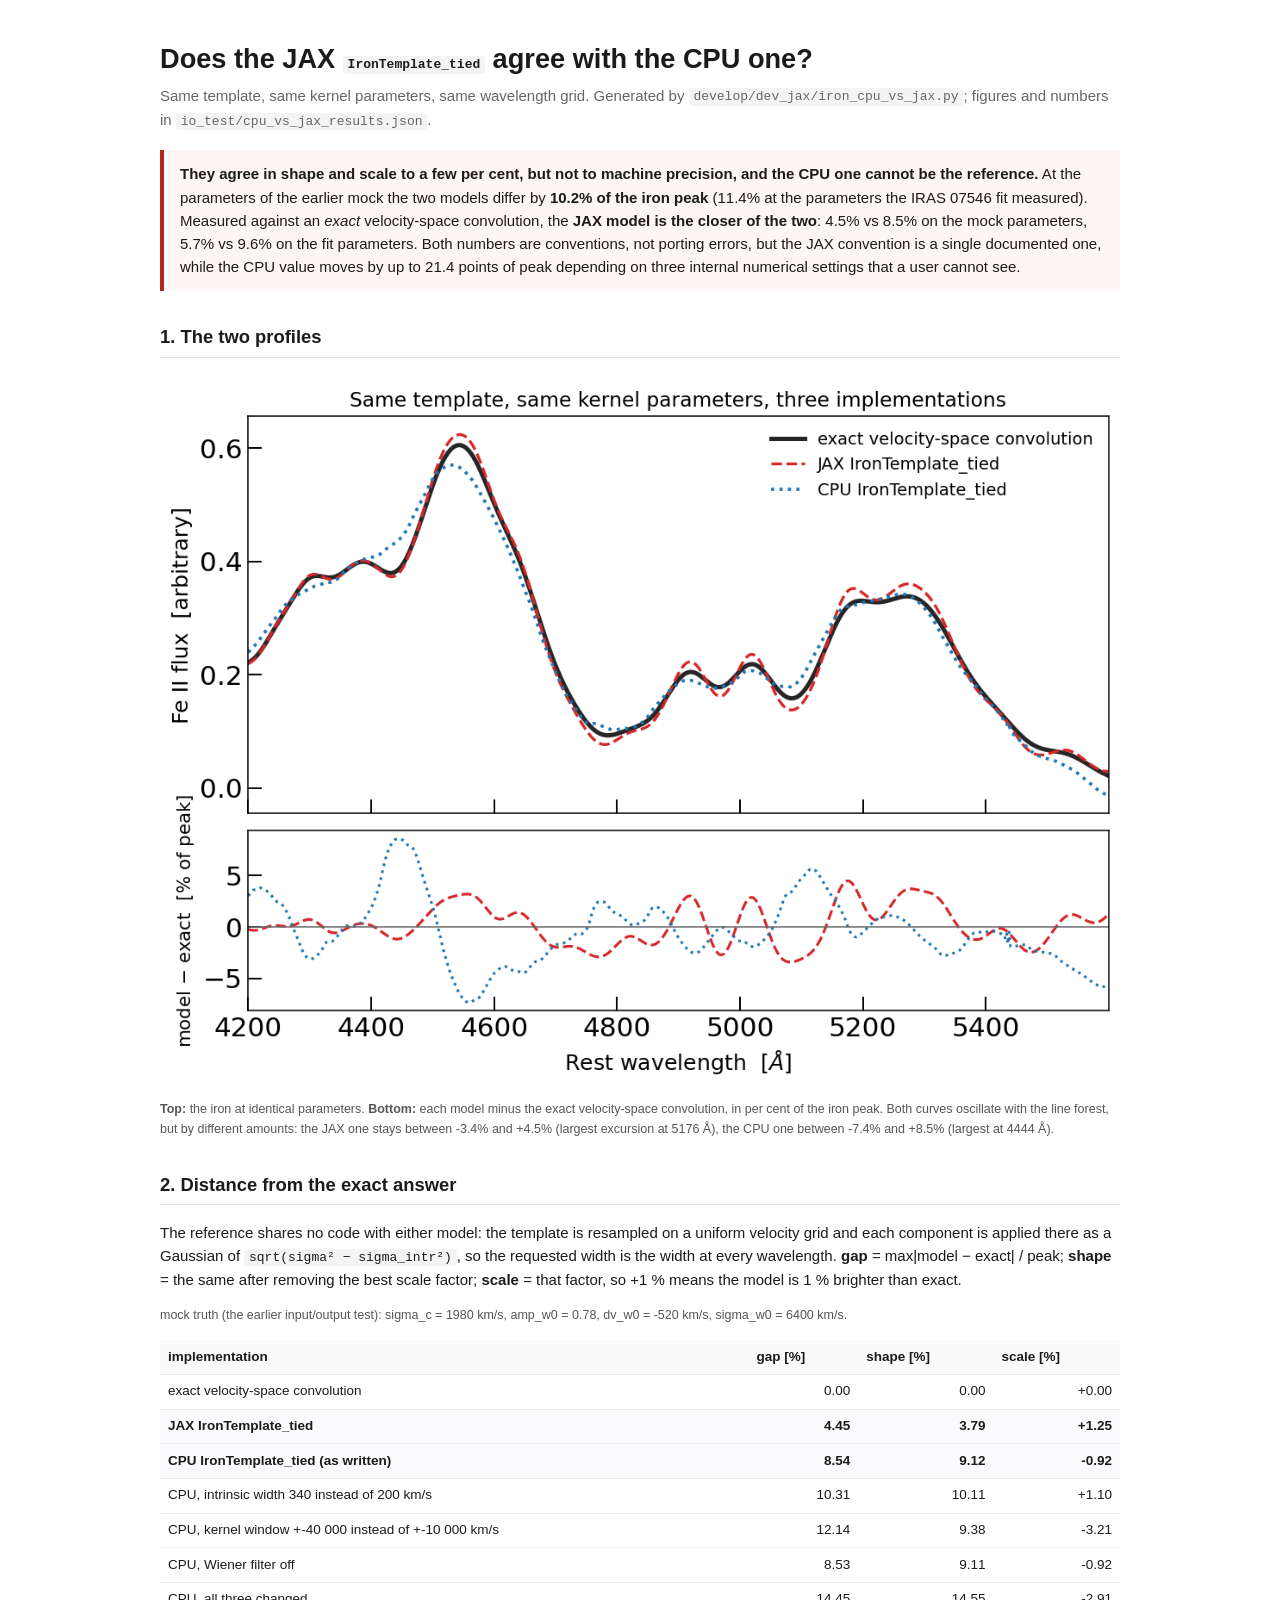
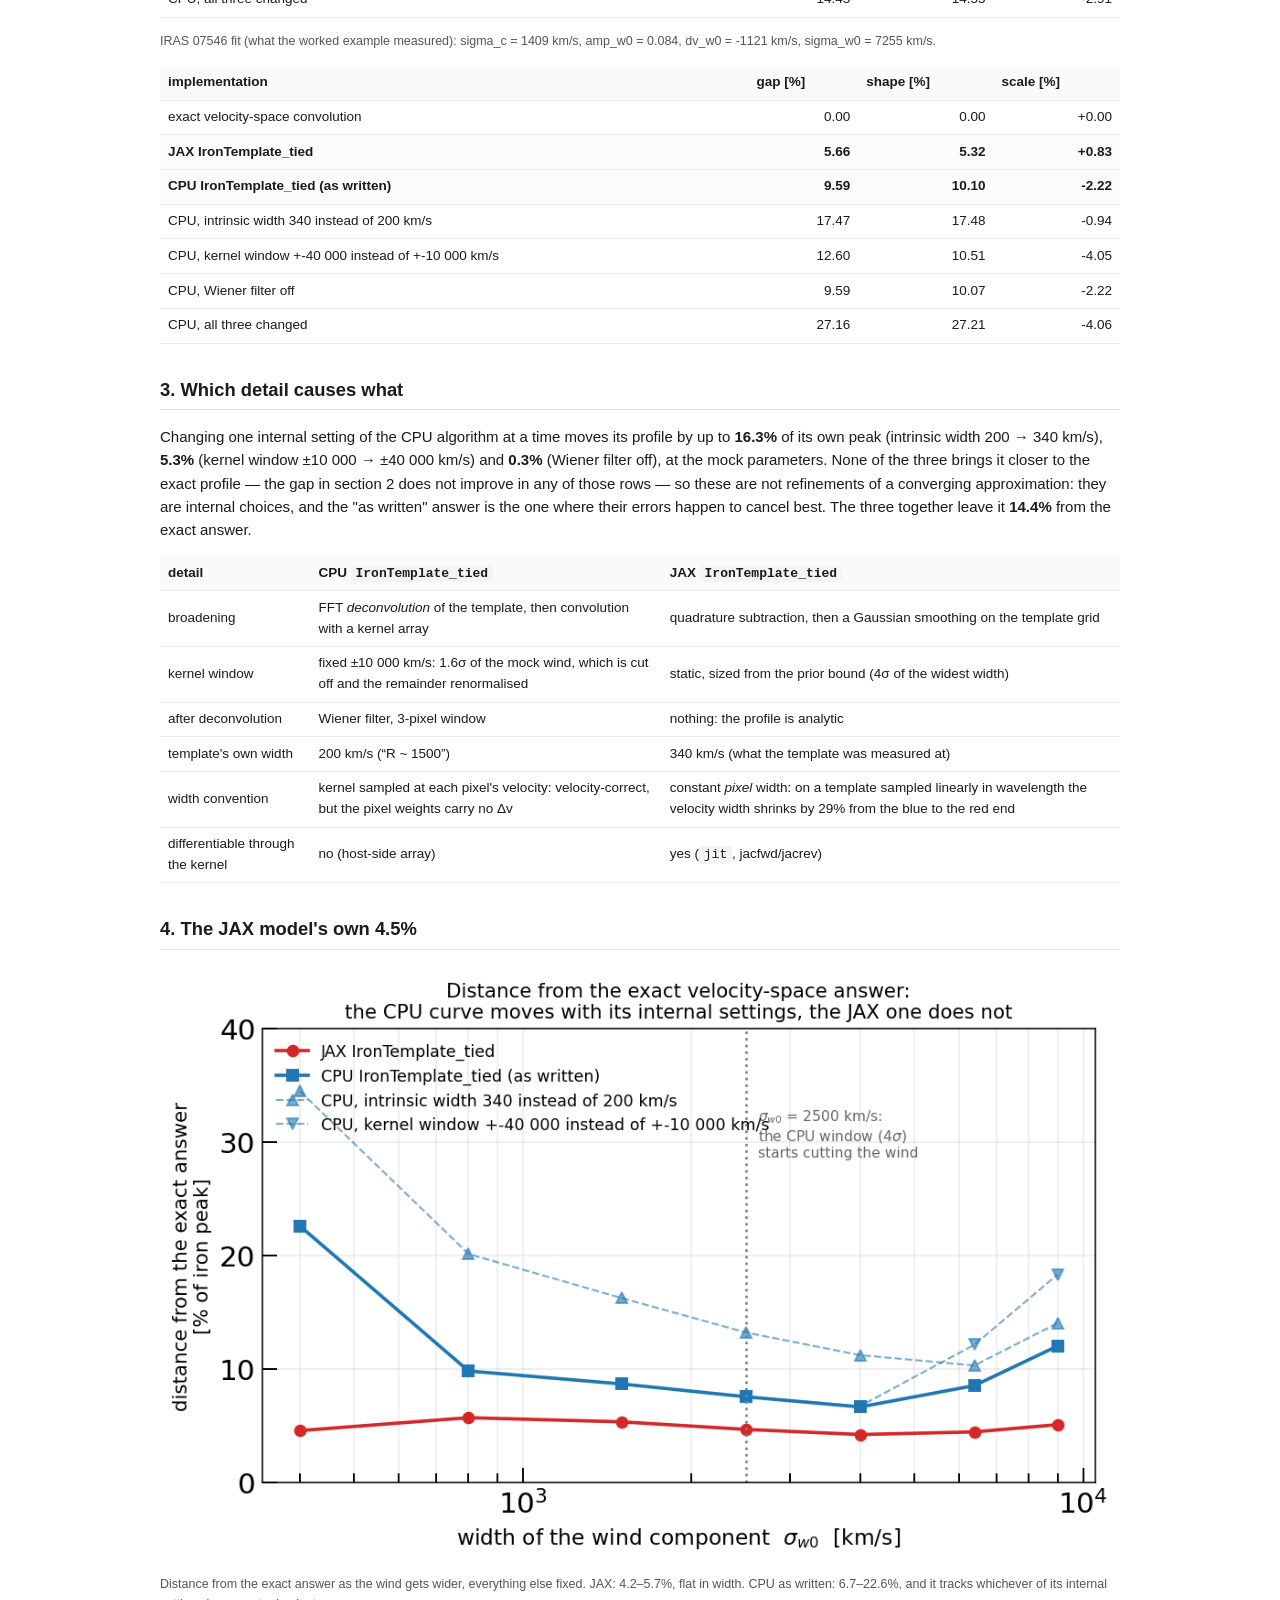
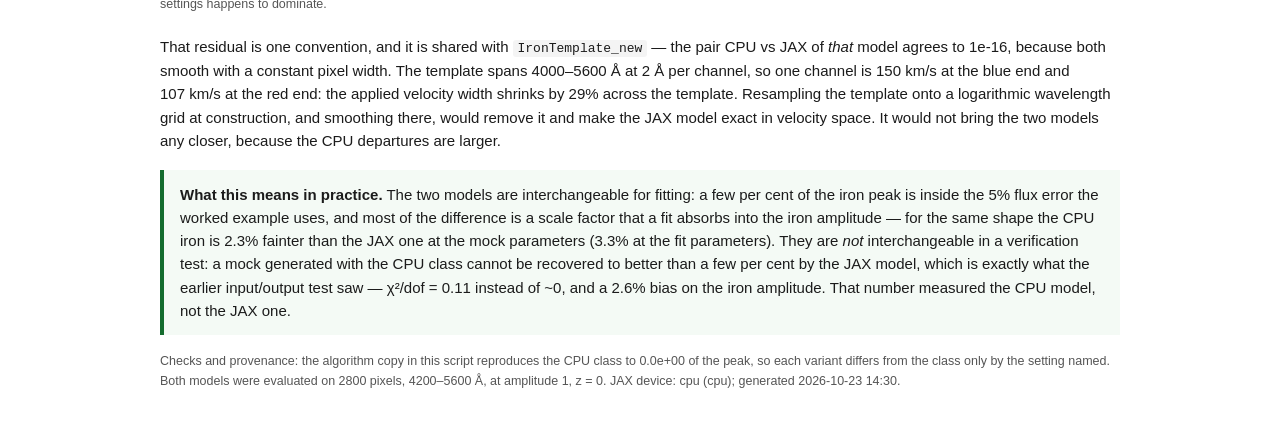
==== develop/dev_jax/io_test/cpu_vs_jax.html @ bbf6aecf "Wind ratio bounded to [0, 1]; concise CPU-vs-JAX report for the tied iron Two changes, one asked for" ====
<!DOCTYPE html>
<html lang="en"><head><meta charset="utf-8">
<title>CPU vs JAX IronTemplate_tied</title>
<style>
 body { font-family: -apple-system, "Segoe UI", Helvetica, Arial, sans-serif;
        max-width: 60rem; margin: 2.4rem auto; padding: 0 1.2rem; color: #1b1b1b;
        line-height: 1.55; font-size: 15px; }
 h1 { font-size: 1.7rem; margin-bottom: .2rem; }
 h2 { font-size: 1.15rem; margin-top: 2rem; border-bottom: 1px solid #e3e3e3;
      padding-bottom: .3rem; }
 .sub { color: #666; margin-top: 0; }
 table { border-collapse: collapse; width: 100%; margin: .9rem 0; font-size: 13.5px; }
 th, td { padding: .4rem .5rem; border-bottom: 1px solid #ececec; text-align: left; }
 th { background: #fafafa; font-weight: 600; }
 td.num { text-align: right; font-variant-numeric: tabular-nums; }
 tr.hi td { font-weight: 600; background: #fbfbfd; }
 figure { margin: 1.3rem 0; }
 img { max-width: 100%; }
 figcaption { font-size: 12.5px; color: #555; margin-top: .4rem; }
 .verdict { border-left: 4px solid #b3261e; background: #fdf6f5; padding: .8rem 1rem;
            margin: 1.1rem 0; }
 .ok { border-left: 4px solid #146c2e; background: #f4faf5; padding: .8rem 1rem;
       margin: 1.1rem 0; }
 code { background: #f4f4f4; padding: .08rem .3rem; border-radius: 3px; font-size: 13px; }
 .kv { font-size: 12.5px; color: #555; }
</style></head><body>

<h1>Does the JAX <code>IronTemplate_tied</code> agree with the CPU one?</h1>
<p class="sub">Same template, same kernel parameters, same wavelength grid.
Generated by <code>develop/dev_jax/iron_cpu_vs_jax.py</code>; figures and numbers in
<code>io_test/cpu_vs_jax_results.json</code>.</p>

<div class="verdict">
<b>They agree in shape and scale to a few per cent, but not to machine precision,
and the CPU one cannot be the reference.</b> At the parameters of the earlier mock
the two models differ by <b>10.2% of the iron peak</b>
(11.4% at the parameters the IRAS&nbsp;07546 fit
measured). Measured against an <i>exact</i> velocity-space convolution, the
<b>JAX model is the closer of the two</b>: 4.5% vs
8.5% on the mock parameters, 5.7% vs
9.6% on the fit parameters. Both numbers are conventions, not
porting errors, but the JAX convention is a single documented one, while the CPU
value moves by up to 21.4 points of peak depending on three
internal numerical settings that a user cannot see.
</div>

<h2>1. The two profiles</h2>
<figure>
 <img src="[data-uri]" alt="profiles">
 <figcaption><b>Top:</b> the iron at identical parameters.
 <b>Bottom:</b> each model minus the exact velocity-space convolution, in per cent of
 the iron peak. Both curves oscillate with the line forest, but by different amounts:
 the JAX one stays between -3.4% and
 +4.5% (largest excursion at
 5176&nbsp;&Aring;), the CPU one between
 -7.4% and +8.5%
 (largest at 4444&nbsp;&Aring;).</figcaption>
</figure>

<h2>2. Distance from the exact answer</h2>
<p>The reference shares no code with either model: the template is resampled on a
uniform velocity grid and each component is applied there as a Gaussian of
<code>sqrt(sigma&sup2; &minus; sigma_intr&sup2;)</code>, so the requested width is the
width at every wavelength. <b>gap</b> = max|model &minus; exact| / peak;
<b>shape</b> = the same after removing the best scale factor; <b>scale</b> = that
factor, so +1&nbsp;% means the model is 1&nbsp;% brighter than exact.</p>

<p class="kv">mock truth (the earlier input/output test):
sigma_c = 1980 km/s, amp_w0 = 0.78,
dv_w0 = -520 km/s, sigma_w0 = 6400 km/s.</p>
<table>
<tr><th>implementation</th><th class="num">gap [%]</th><th class="num">shape [%]</th>
    <th class="num">scale [%]</th></tr>
<tr><td>exact velocity-space convolution</td><td class='num'>0.00</td><td class='num'>0.00</td><td class='num'>+0.00</td></tr>
<tr class='hi'><td>JAX IronTemplate_tied</td><td class='num'>4.45</td><td class='num'>3.79</td><td class='num'>+1.25</td></tr>
<tr class='hi'><td>CPU IronTemplate_tied (as written)</td><td class='num'>8.54</td><td class='num'>9.12</td><td class='num'>-0.92</td></tr>
<tr><td>CPU, intrinsic width 340 instead of 200 km/s</td><td class='num'>10.31</td><td class='num'>10.11</td><td class='num'>+1.10</td></tr>
<tr><td>CPU, kernel window +-40 000 instead of +-10 000 km/s</td><td class='num'>12.14</td><td class='num'>9.38</td><td class='num'>-3.21</td></tr>
<tr><td>CPU, Wiener filter off</td><td class='num'>8.53</td><td class='num'>9.11</td><td class='num'>-0.92</td></tr>
<tr><td>CPU, all three changed</td><td class='num'>14.45</td><td class='num'>14.55</td><td class='num'>-2.91</td></tr>
</table>

<p class="kv">IRAS 07546 fit (what the worked example measured):
sigma_c = 1409 km/s, amp_w0 = 0.084,
dv_w0 = -1121 km/s, sigma_w0 = 7255 km/s.</p>
<table>
<tr><th>implementation</th><th class="num">gap [%]</th><th class="num">shape [%]</th>
    <th class="num">scale [%]</th></tr>
<tr><td>exact velocity-space convolution</td><td class='num'>0.00</td><td class='num'>0.00</td><td class='num'>+0.00</td></tr>
<tr class='hi'><td>JAX IronTemplate_tied</td><td class='num'>5.66</td><td class='num'>5.32</td><td class='num'>+0.83</td></tr>
<tr class='hi'><td>CPU IronTemplate_tied (as written)</td><td class='num'>9.59</td><td class='num'>10.10</td><td class='num'>-2.22</td></tr>
<tr><td>CPU, intrinsic width 340 instead of 200 km/s</td><td class='num'>17.47</td><td class='num'>17.48</td><td class='num'>-0.94</td></tr>
<tr><td>CPU, kernel window +-40 000 instead of +-10 000 km/s</td><td class='num'>12.60</td><td class='num'>10.51</td><td class='num'>-4.05</td></tr>
<tr><td>CPU, Wiener filter off</td><td class='num'>9.59</td><td class='num'>10.07</td><td class='num'>-2.22</td></tr>
<tr><td>CPU, all three changed</td><td class='num'>27.16</td><td class='num'>27.21</td><td class='num'>-4.06</td></tr>
</table>

<h2>3. Which detail causes what</h2>
<p>Changing one internal setting of the CPU algorithm at a time moves its profile by
up to <b>16.3%</b> of its own peak (intrinsic width
200 &rarr; 340 km/s), <b>5.3%</b> (kernel window
&plusmn;10&nbsp;000 &rarr; &plusmn;40&nbsp;000&nbsp;km/s) and
<b>0.3%</b> (Wiener filter off), at the mock parameters.
None of the three brings it closer to the exact profile &mdash; the gap in section 2
does not improve in any of those rows &mdash; so these are not refinements of a
converging approximation: they are internal choices, and the "as written" answer is
the one where their errors happen to cancel best. The three together leave it
<b>14.4%</b> from the exact answer.</p>

<table>
<tr><th>detail</th><th>CPU <code>IronTemplate_tied</code></th><th>JAX <code>IronTemplate_tied</code></th></tr>
<tr><td>broadening</td>
    <td>FFT <i>deconvolution</i> of the template, then convolution with a kernel array</td>
    <td>quadrature subtraction, then a Gaussian smoothing on the template grid</td></tr>
<tr><td>kernel window</td>
    <td>fixed &plusmn;10&nbsp;000&nbsp;km/s: 1.6&sigma; of the mock
        wind, which is cut off and the remainder renormalised</td>
    <td>static, sized from the prior bound (4&sigma; of the widest width)</td></tr>
<tr><td>after deconvolution</td><td>Wiener filter, 3-pixel window</td>
    <td>nothing: the profile is analytic</td></tr>
<tr><td>template's own width</td><td>200 km/s (&ldquo;R ~ 1500&rdquo;)</td>
    <td>340 km/s (what the template was measured at)</td></tr>
<tr><td>width convention</td>
    <td>kernel sampled at each pixel's velocity: velocity-correct, but the pixel
        weights carry no &Delta;v</td>
    <td>constant <i>pixel</i> width: on a template sampled linearly in wavelength the
        velocity width shrinks by 29% from the blue to the red end</td></tr>
<tr><td>differentiable through the kernel</td><td>no (host-side array)</td>
    <td>yes (<code>jit</code>, jacfwd/jacrev)</td></tr>
</table>

<h2>4. The JAX model's own 4.5%</h2>
<figure>
 <img src="[data-uri]" alt="width sweep">
 <figcaption>Distance from the exact answer as the wind gets wider, everything else
 fixed. JAX: 4.2&ndash;5.7%, flat in width. CPU as
 written: 6.7&ndash;22.6%, and it tracks whichever of
 its internal settings happens to dominate.</figcaption>
</figure>
<p>That residual is one convention, and it is shared with
<code>IronTemplate_new</code> &mdash; the pair CPU vs JAX of <i>that</i> model agrees
to 1e-16, because both smooth with a constant pixel width. The template spans
4000&ndash;5600&nbsp;&Aring; at 2&nbsp;&Aring; per channel, so one channel is
150&nbsp;km/s at the blue end and 107&nbsp;km/s at the red end: the applied velocity
width shrinks by 29% across the template. Resampling the template onto a logarithmic
wavelength grid at construction, and smoothing there, would remove it and make the
JAX model exact in velocity space. It would not bring the two models any closer,
because the CPU departures are larger.</p>

<div class="ok">
<b>What this means in practice.</b> The two models are interchangeable for fitting:
a few per cent of the iron peak is inside the 5% flux error the worked example uses,
and most of the difference is a scale factor that a fit absorbs into the iron
amplitude &mdash; for the same shape the CPU iron is
2.3% fainter than the JAX one at the mock
parameters (3.3% at the fit parameters). They are
<i>not</i> interchangeable in a verification test: a mock generated with the CPU
class cannot be recovered to better than a few per cent by the JAX model, which is
exactly what the earlier input/output test saw &mdash; &chi;&sup2;/dof = 0.11
instead of ~0, and a 2.6% bias on the iron amplitude. That number measured the CPU
model, not the JAX one.
</div>

<p class="kv">Checks and provenance: the algorithm copy in this script reproduces the
CPU class to 0.0e+00 of the peak, so each variant differs from the
class only by the setting named. Both models were evaluated on 2800
pixels, 4200&ndash;5600&nbsp;&Aring;, at amplitude 1, z = 0. JAX device:
cpu (cpu); generated 2026-10-23 14:30.</p>

</body></html>
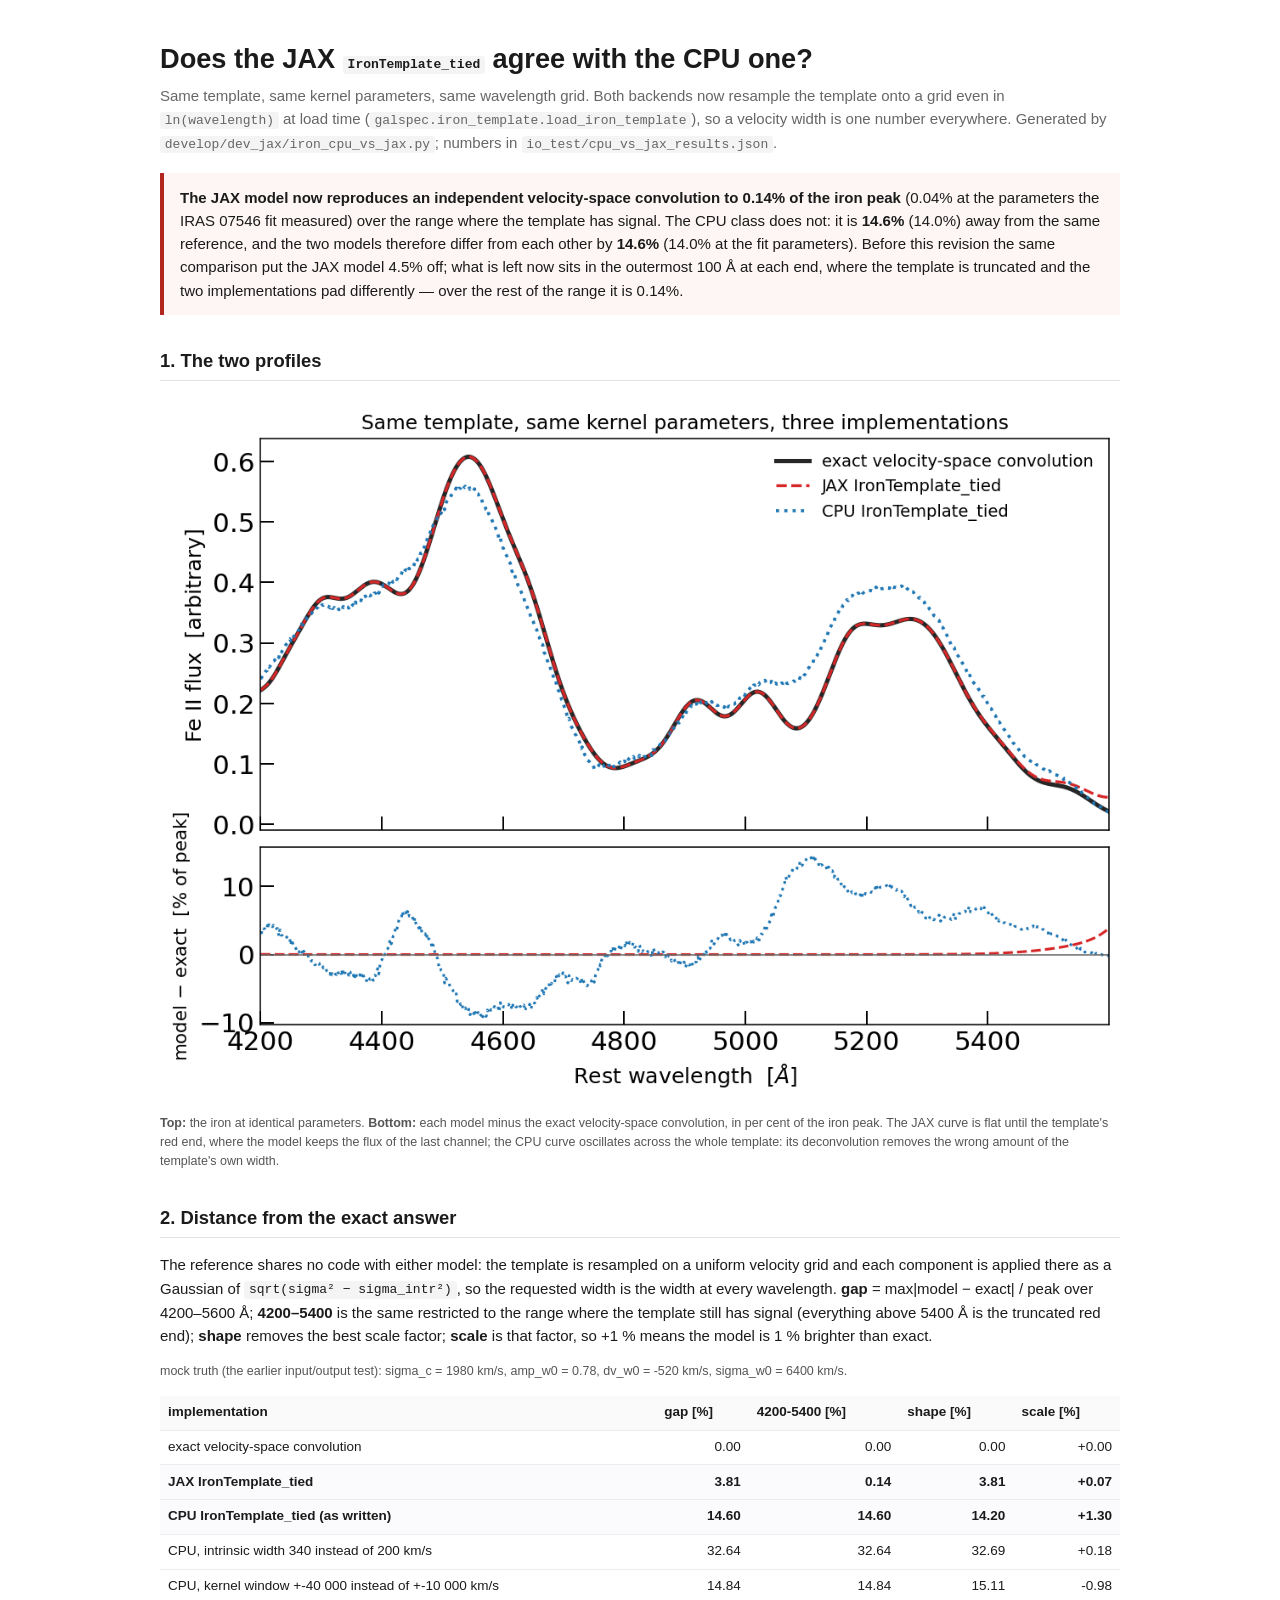
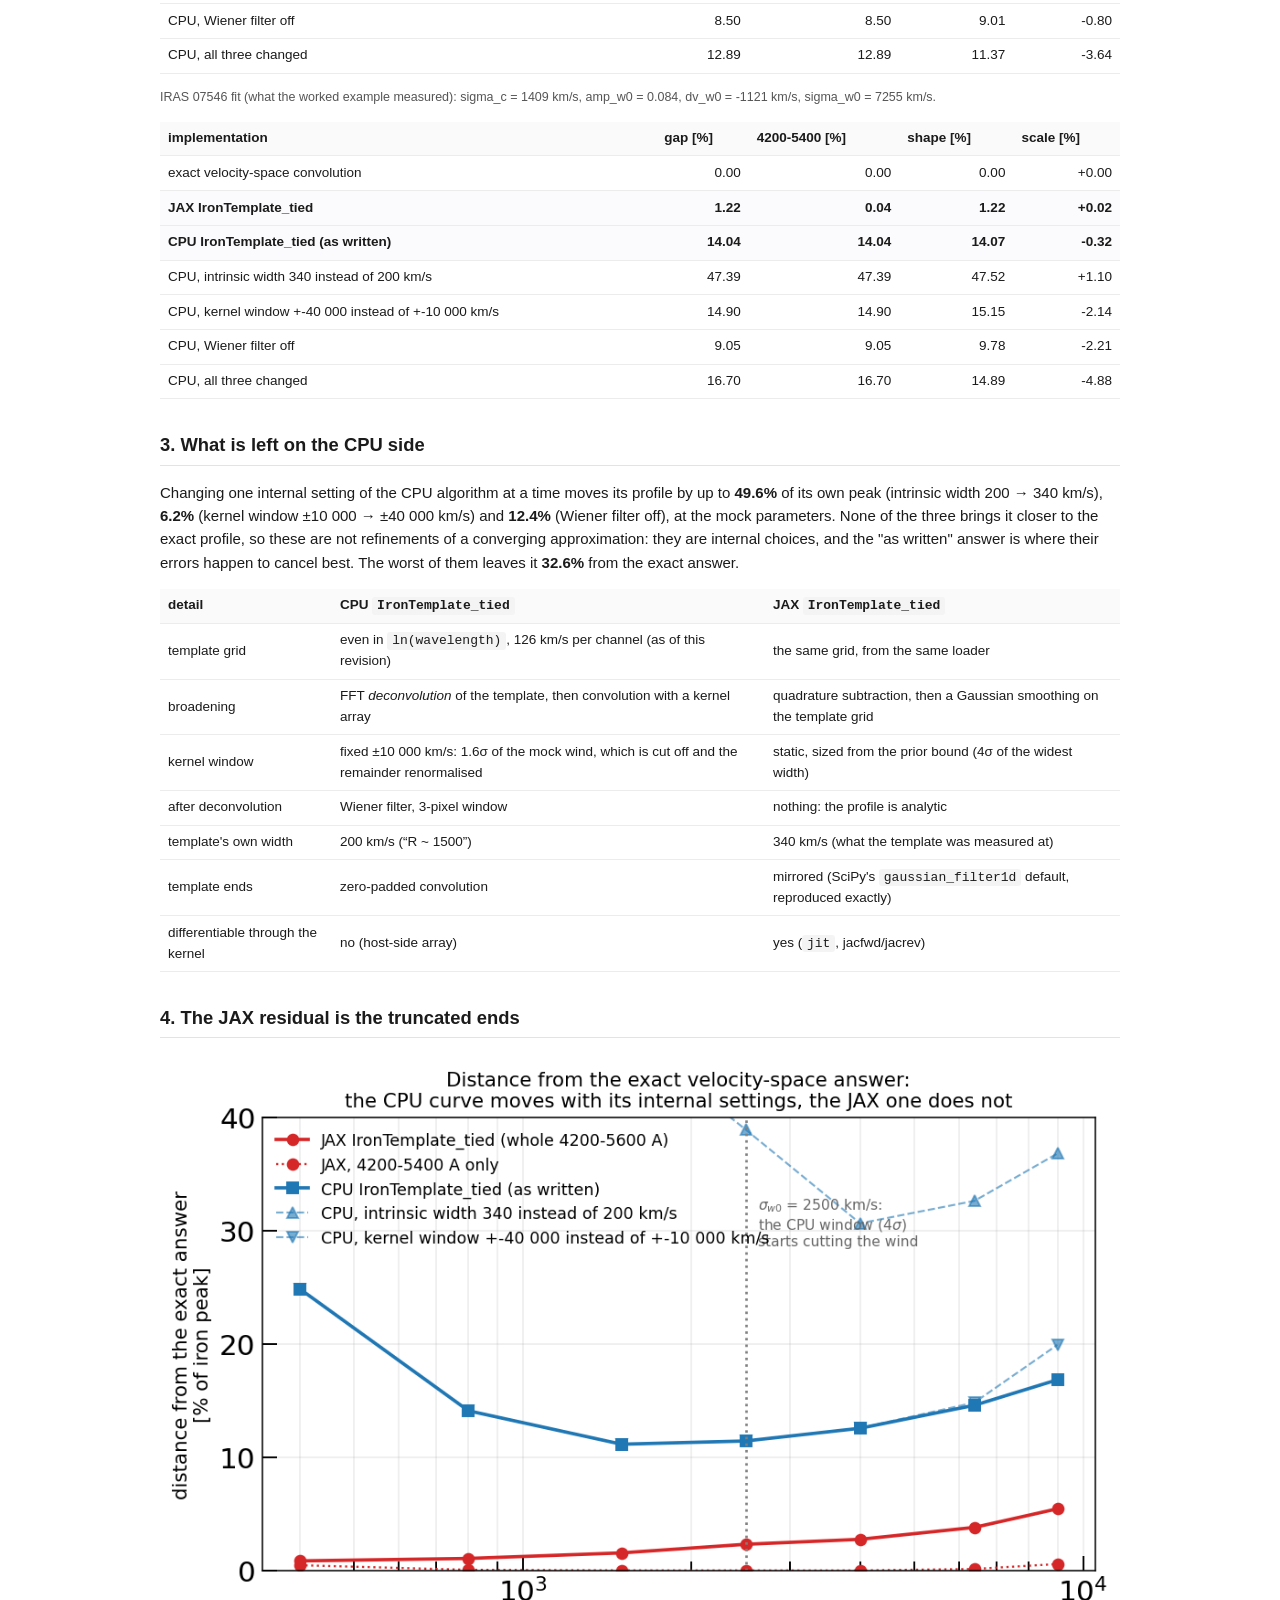
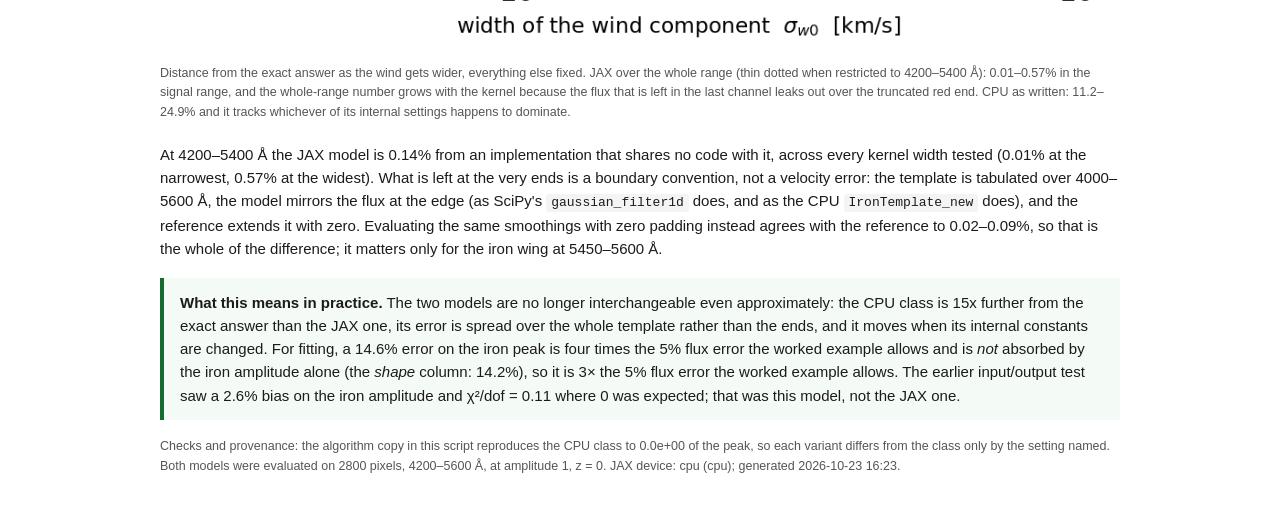
==== commit 5c71b9ff: "Resample both iron templates onto a grid even in ln(wavelength) The CPU and JAX iron models smoothed" ====
--- a/develop/dev_jax/io_test/cpu_vs_jax.html
+++ b/develop/dev_jax/io_test/cpu_vs_jax.html
@@ -26,89 +26,95 @@
 </style></head><body>
 
 <h1>Does the JAX <code>IronTemplate_tied</code> agree with the CPU one?</h1>
-<p class="sub">Same template, same kernel parameters, same wavelength grid.
-Generated by <code>develop/dev_jax/iron_cpu_vs_jax.py</code>; figures and numbers in
+<p class="sub">Same template, same kernel parameters, same wavelength grid. Both
+backends now resample the template onto a grid even in <code>ln(wavelength)</code> at
+load time (<code>galspec.iron_template.load_iron_template</code>), so a velocity width
+is one number everywhere. Generated by
+<code>develop/dev_jax/iron_cpu_vs_jax.py</code>; numbers in
 <code>io_test/cpu_vs_jax_results.json</code>.</p>
 
 <div class="verdict">
-<b>They agree in shape and scale to a few per cent, but not to machine precision,
-and the CPU one cannot be the reference.</b> At the parameters of the earlier mock
-the two models differ by <b>10.2% of the iron peak</b>
-(11.4% at the parameters the IRAS&nbsp;07546 fit
-measured). Measured against an <i>exact</i> velocity-space convolution, the
-<b>JAX model is the closer of the two</b>: 4.5% vs
-8.5% on the mock parameters, 5.7% vs
-9.6% on the fit parameters. Both numbers are conventions, not
-porting errors, but the JAX convention is a single documented one, while the CPU
-value moves by up to 21.4 points of peak depending on three
-internal numerical settings that a user cannot see.
+<b>The JAX model now reproduces an independent velocity-space convolution to
+0.14% of the iron peak</b> (0.04% at the
+parameters the IRAS&nbsp;07546 fit measured) over the range where the template has
+signal. The CPU class does not: it is <b>14.6%</b>
+(14.0%) away from the same reference, and the two models therefore
+differ from each other by <b>14.6%</b>
+(14.0% at the fit parameters). Before this revision the
+same comparison put the JAX model 4.5% off; what is left now sits in the outermost
+100&nbsp;&Aring; at each end, where the template is truncated and the two
+implementations pad differently &mdash; over the rest of the range it is
+0.14%.
 </div>
 
 <h2>1. The two profiles</h2>
 <figure>
- <img src="[data-uri]" alt="profiles">
+ <img src="[data-uri]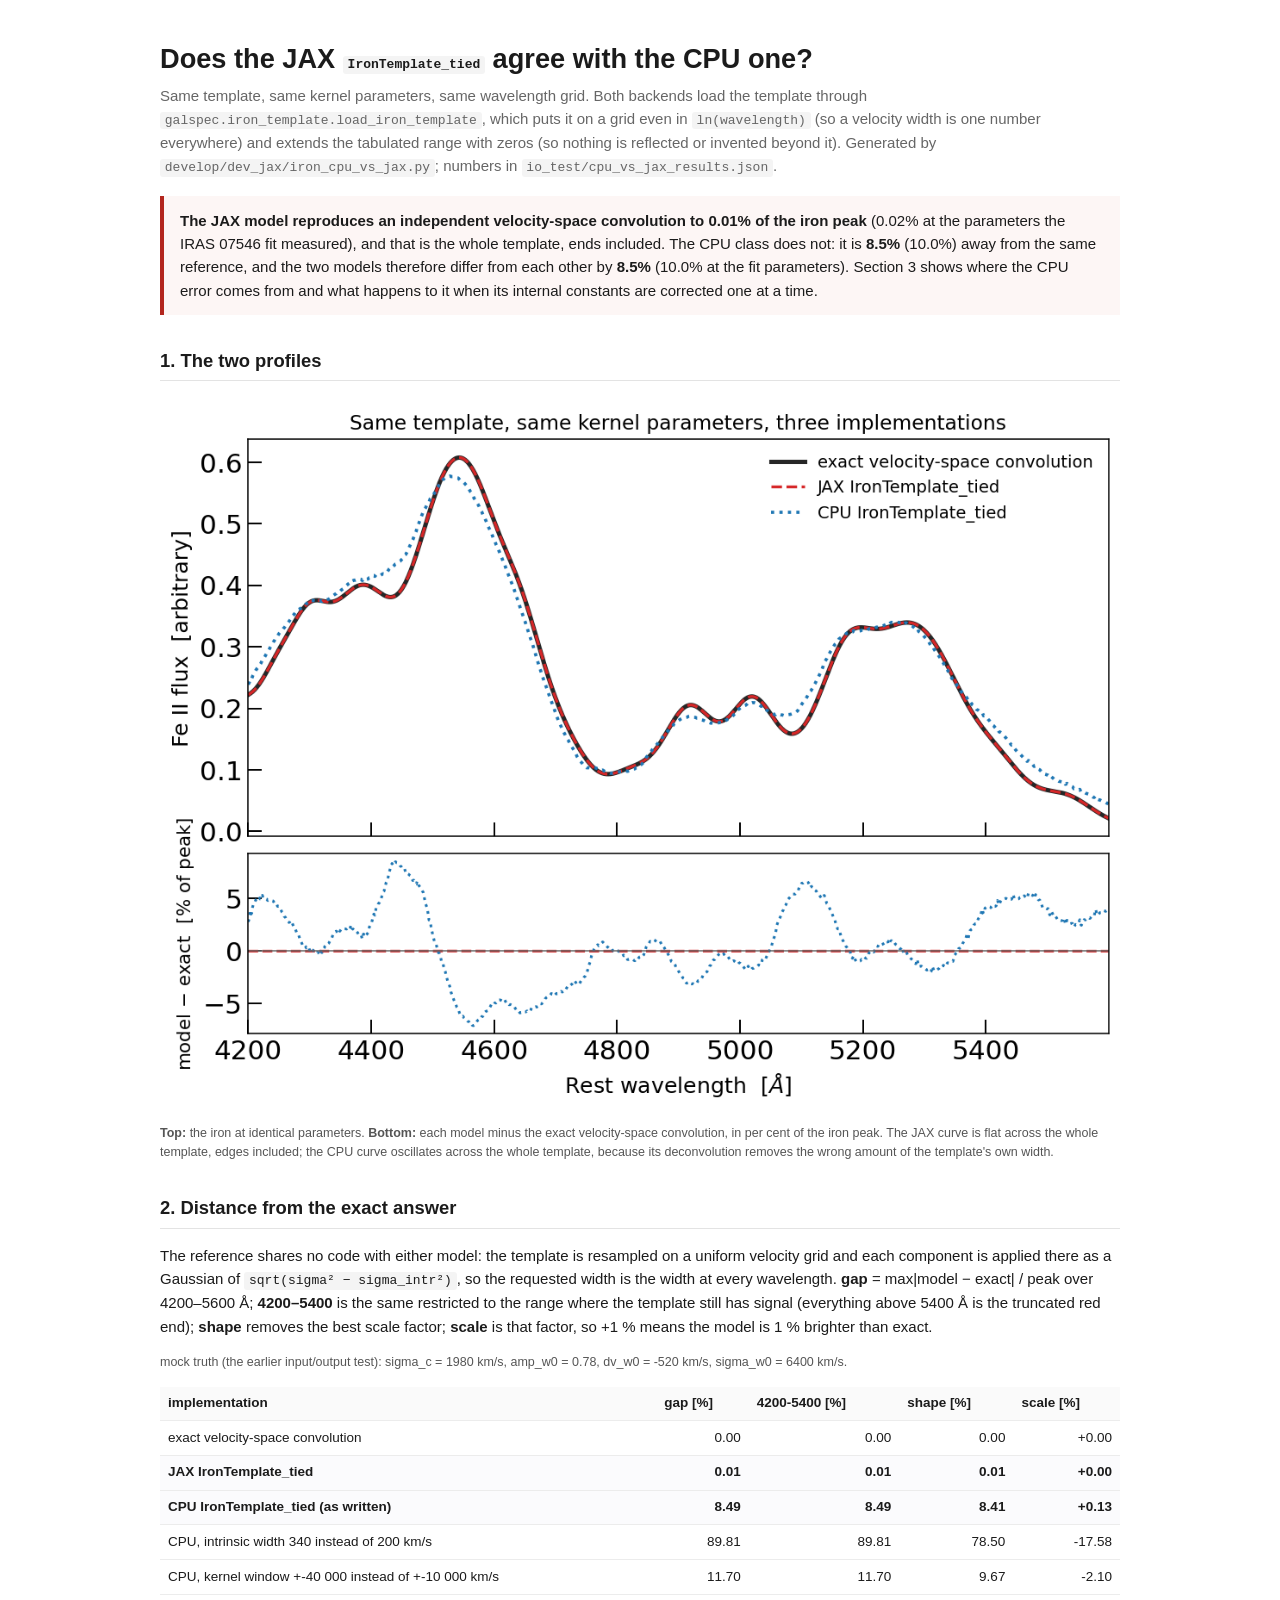
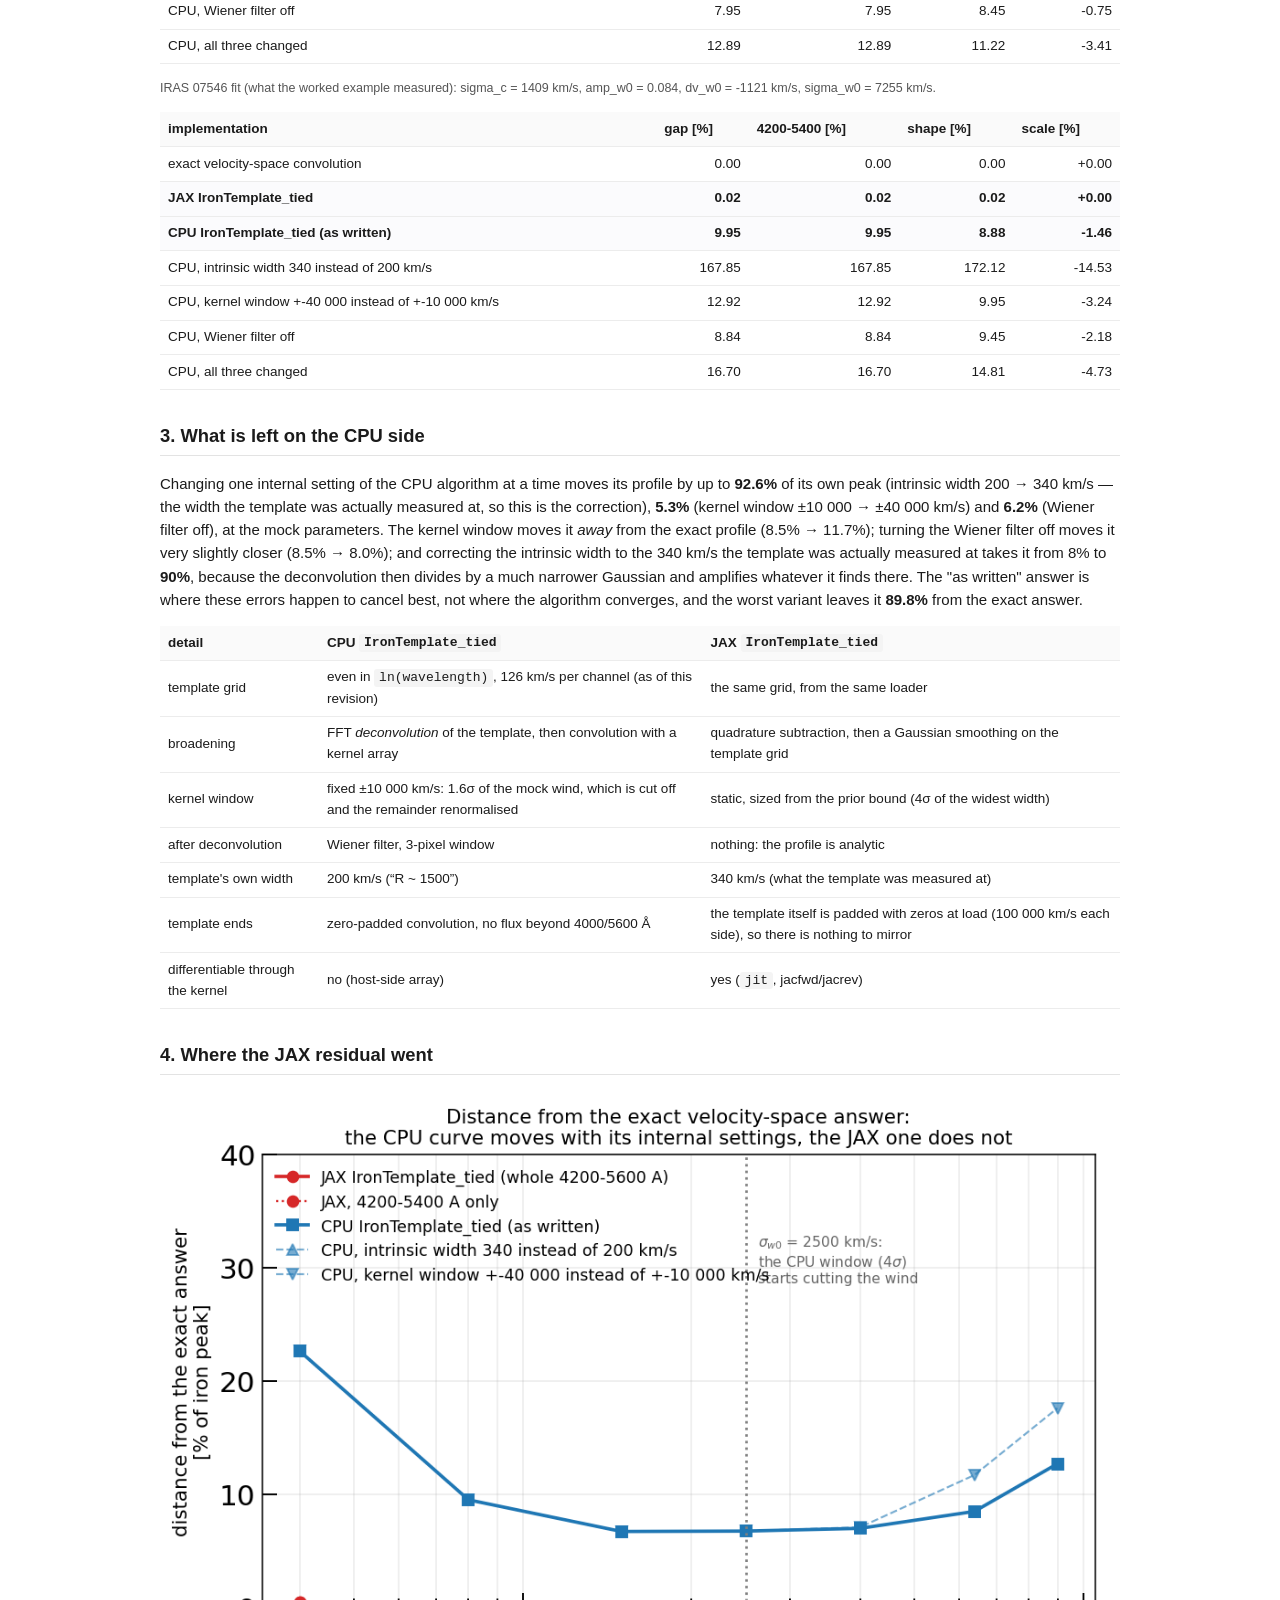
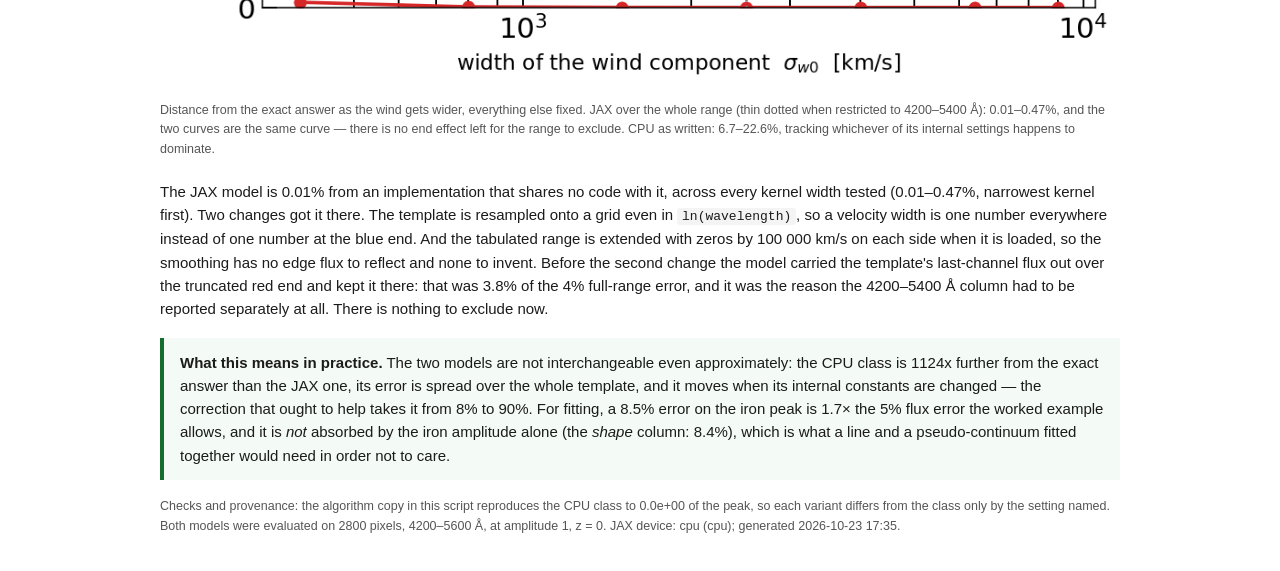
==== commit 46548af7: "Zero-pad the iron template at load; add a broad He II 4686 Gaussian Two follow-ups to the log-even g" ====
--- a/develop/dev_jax/io_test/cpu_vs_jax.html
+++ b/develop/dev_jax/io_test/cpu_vs_jax.html
@@ -27,34 +27,34 @@
 
 <h1>Does the JAX <code>IronTemplate_tied</code> agree with the CPU one?</h1>
 <p class="sub">Same template, same kernel parameters, same wavelength grid. Both
-backends now resample the template onto a grid even in <code>ln(wavelength)</code> at
-load time (<code>galspec.iron_template.load_iron_template</code>), so a velocity width
-is one number everywhere. Generated by
+backends load the template through
+<code>galspec.iron_template.load_iron_template</code>, which puts it on a grid even in
+<code>ln(wavelength)</code> (so a velocity width is one number everywhere) and extends
+the tabulated range with zeros (so nothing is reflected or invented beyond it).
+Generated by
 <code>develop/dev_jax/iron_cpu_vs_jax.py</code>; numbers in
 <code>io_test/cpu_vs_jax_results.json</code>.</p>
 
 <div class="verdict">
-<b>The JAX model now reproduces an independent velocity-space convolution to
-0.14% of the iron peak</b> (0.04% at the
-parameters the IRAS&nbsp;07546 fit measured) over the range where the template has
-signal. The CPU class does not: it is <b>14.6%</b>
-(14.0%) away from the same reference, and the two models therefore
-differ from each other by <b>14.6%</b>
-(14.0% at the fit parameters). Before this revision the
-same comparison put the JAX model 4.5% off; what is left now sits in the outermost
-100&nbsp;&Aring; at each end, where the template is truncated and the two
-implementations pad differently &mdash; over the rest of the range it is
-0.14%.
+<b>The JAX model reproduces an independent velocity-space convolution to
+0.01% of the iron peak</b> (0.02% at the
+parameters the IRAS&nbsp;07546 fit measured), and that is the whole template, ends
+included. The CPU class does not: it is <b>8.5%</b>
+(10.0%) away from the same reference, and the two models therefore
+differ from each other by <b>8.5%</b>
+(10.0% at the fit parameters). Section&nbsp;3 shows where
+the CPU error comes from and what happens to it when its internal constants are
+corrected one at a time.
 </div>
 
 <h2>1. The two profiles</h2>
 <figure>
- <img src="[data-uri]" alt="profiles">
+ <img src="[data-uri]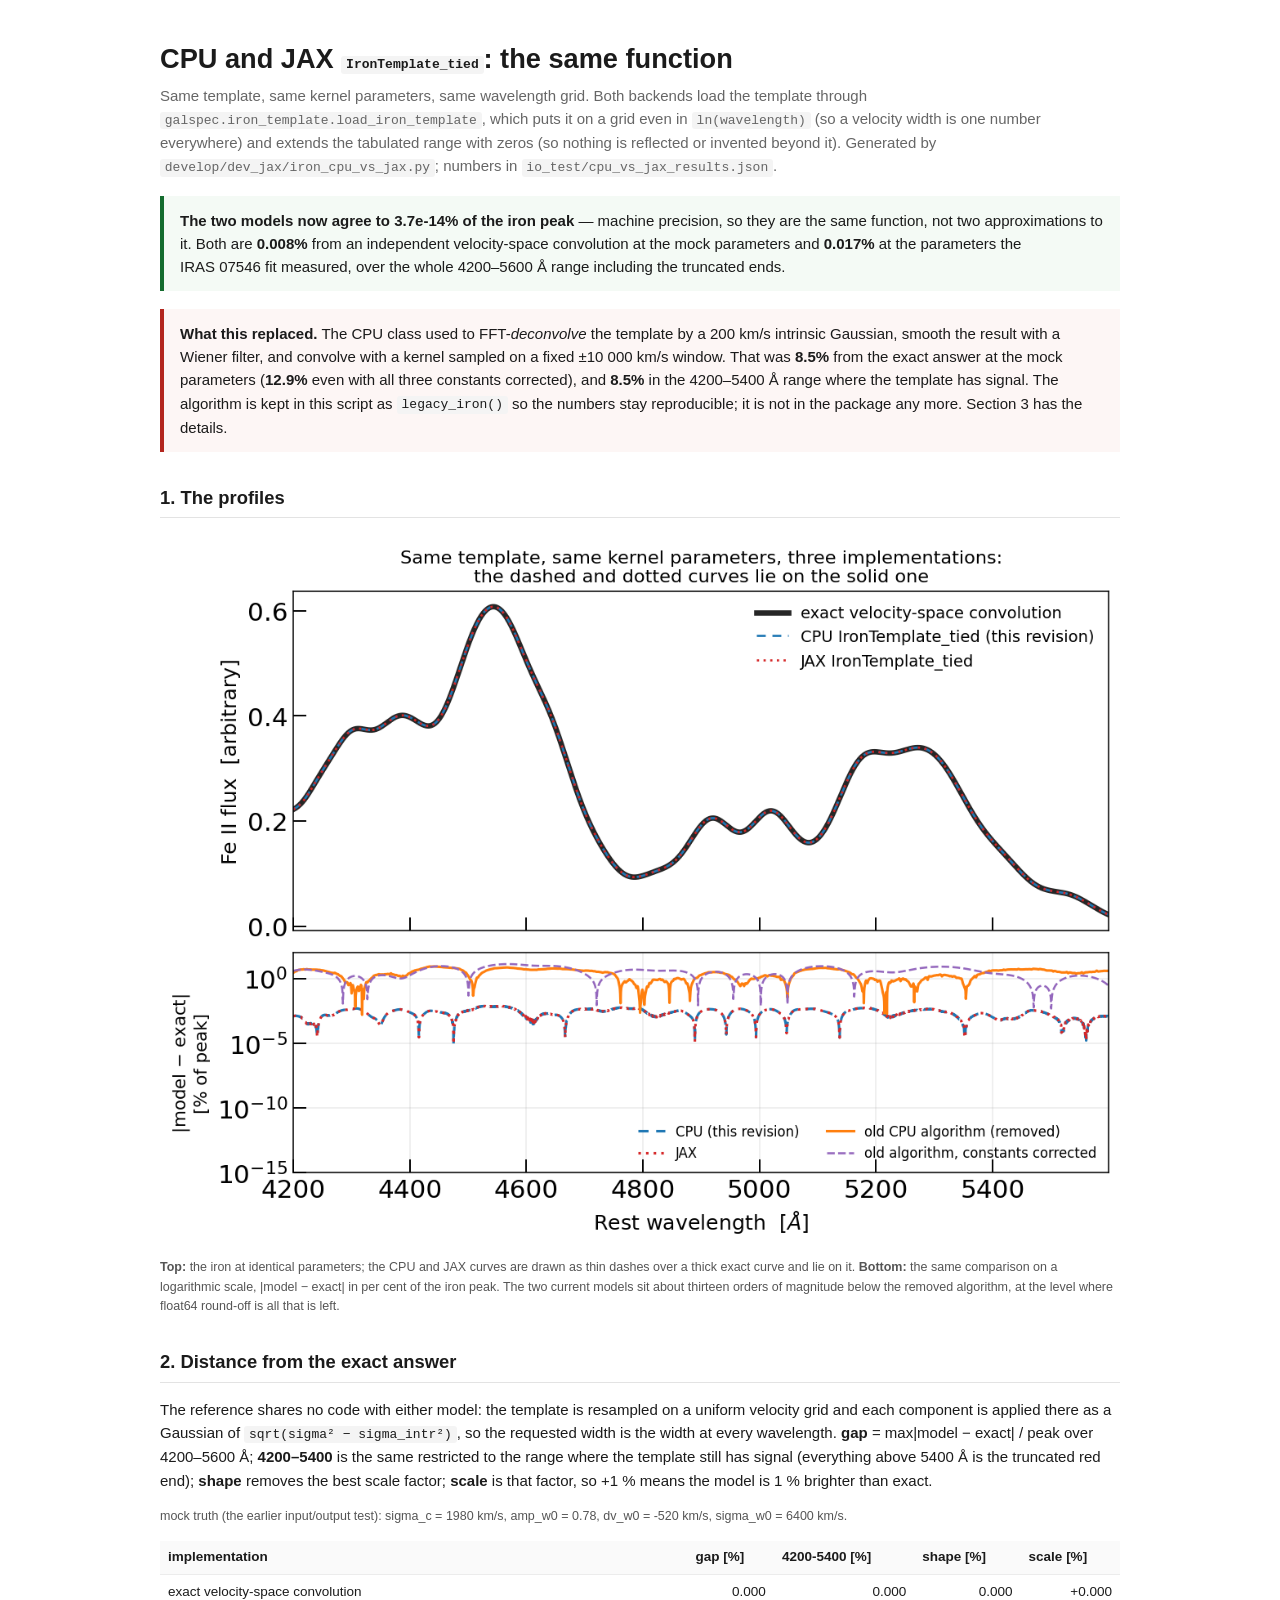
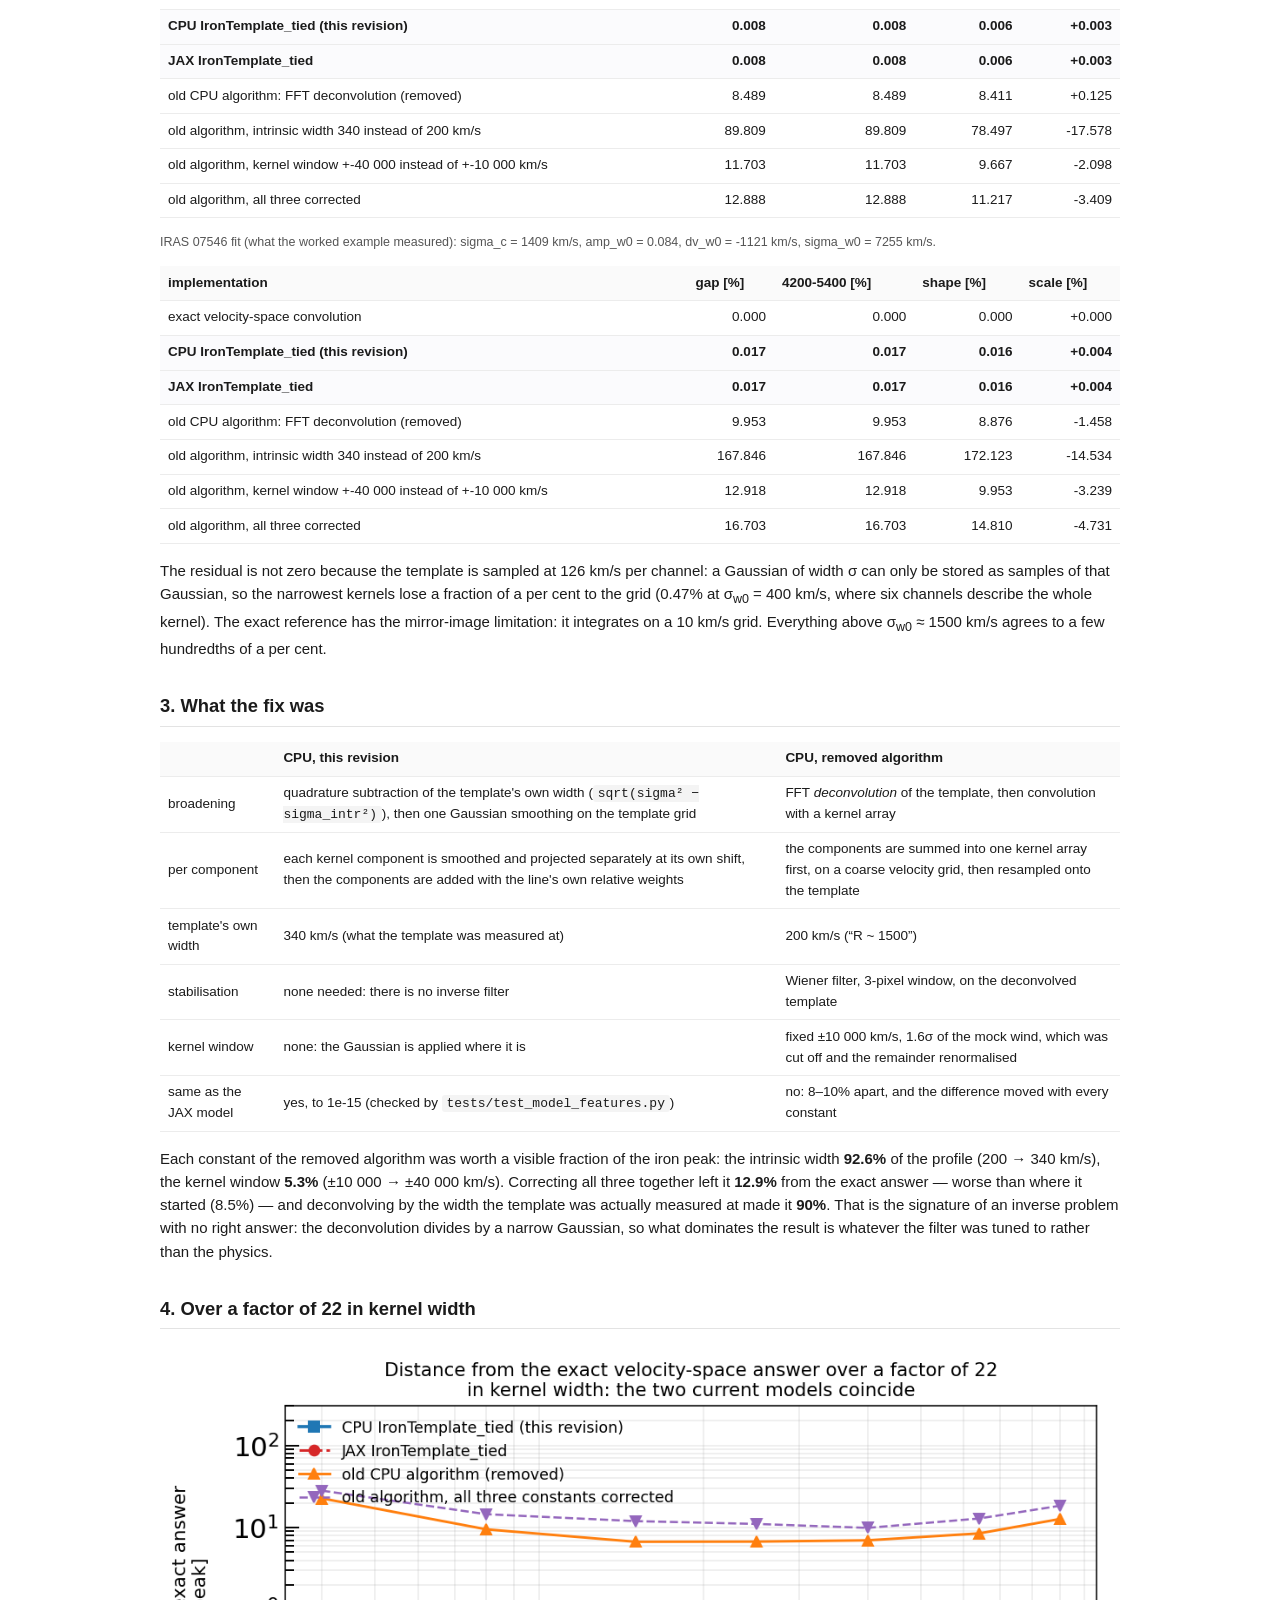
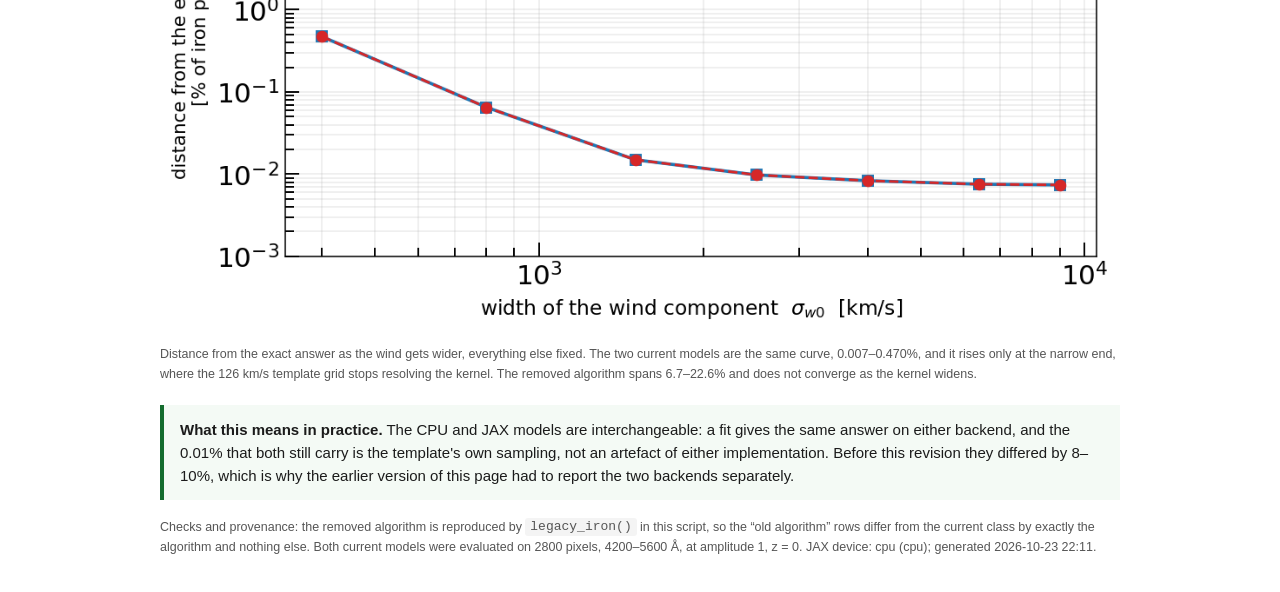
==== commit f5d86043: "Give the CPU IronTemplate_tied the JAX algorithm: no deconvolution The CPU tied iron was the last pl" ====
--- a/develop/dev_jax/io_test/cpu_vs_jax.html
+++ b/develop/dev_jax/io_test/cpu_vs_jax.html
@@ -17,15 +17,15 @@
  figure { margin: 1.3rem 0; }
  img { max-width: 100%; }
  figcaption { font-size: 12.5px; color: #555; margin-top: .4rem; }
- .verdict { border-left: 4px solid #b3261e; background: #fdf6f5; padding: .8rem 1rem;
+ .verdict { border-left: 4px solid #146c2e; background: #f4faf5; padding: .8rem 1rem;
             margin: 1.1rem 0; }
- .ok { border-left: 4px solid #146c2e; background: #f4faf5; padding: .8rem 1rem;
-       margin: 1.1rem 0; }
+ .warn { border-left: 4px solid #b3261e; background: #fdf6f5; padding: .8rem 1rem;
+         margin: 1.1rem 0; }
  code { background: #f4f4f4; padding: .08rem .3rem; border-radius: 3px; font-size: 13px; }
  .kv { font-size: 12.5px; color: #555; }
 </style></head><body>
 
-<h1>Does the JAX <code>IronTemplate_tied</code> agree with the CPU one?</h1>
+<h1>CPU and JAX <code>IronTemplate_tied</code>: the same function</h1>
 <p class="sub">Same template, same kernel parameters, same wavelength grid. Both
 backends load the template through
 <code>galspec.iron_template.load_iron_template</code>, which puts it on a grid even in
@@ -36,25 +36,34 @@
 <code>io_test/cpu_vs_jax_results.json</code>.</p>
 
 <div class="verdict">
-<b>The JAX model reproduces an independent velocity-space convolution to
-0.01% of the iron peak</b> (0.02% at the
-parameters the IRAS&nbsp;07546 fit measured), and that is the whole template, ends
-included. The CPU class does not: it is <b>8.5%</b>
-(10.0%) away from the same reference, and the two models therefore
-differ from each other by <b>8.5%</b>
-(10.0% at the fit parameters). Section&nbsp;3 shows where
-the CPU error comes from and what happens to it when its internal constants are
-corrected one at a time.
+<b>The two models now agree to 3.7e-14% of the iron peak</b> &mdash; machine
+precision, so they are the same function, not two approximations to it. Both are
+<b>0.008%</b> from an independent velocity-space convolution at the
+mock parameters and <b>0.017%</b> at the parameters the
+IRAS&nbsp;07546 fit measured, over the whole 4200&ndash;5600&nbsp;&Aring; range
+including the truncated ends.
 </div>
 
-<h2>1. The two profiles</h2>
+<div class="warn">
+<b>What this replaced.</b> The CPU class used to FFT-<i>deconvolve</i> the template by
+a 200&nbsp;km/s intrinsic Gaussian, smooth the result with a Wiener filter, and
+convolve with a kernel sampled on a fixed &plusmn;10&nbsp;000&nbsp;km/s window. That
+was <b>8.5%</b> from the exact answer at the mock parameters
+(<b>12.9%</b> even with all three constants corrected), and
+<b>8.5%</b> in the 4200&ndash;5400&nbsp;&Aring; range where the
+template has signal. The algorithm is kept in this script as
+<code>legacy_iron()</code> so the numbers stay reproducible; it is not in the package
+any more. Section&nbsp;3 has the details.
+</div>
+
+<h2>1. The profiles</h2>
 <figure>
- <img src="[data-uri]" alt="profiles">
- <figcaption><b>Top:</b> the iron at identical parameters.
- <b>Bottom:</b> each model minus the exact velocity-space convolution, in per cent of
- the iron peak. The JAX curve is flat across the whole template, edges included; the
- CPU curve oscillates across the whole template, because its deconvolution removes the
- wrong amount of the template's own width.</figcaption>
+ <img src="[data-uri]